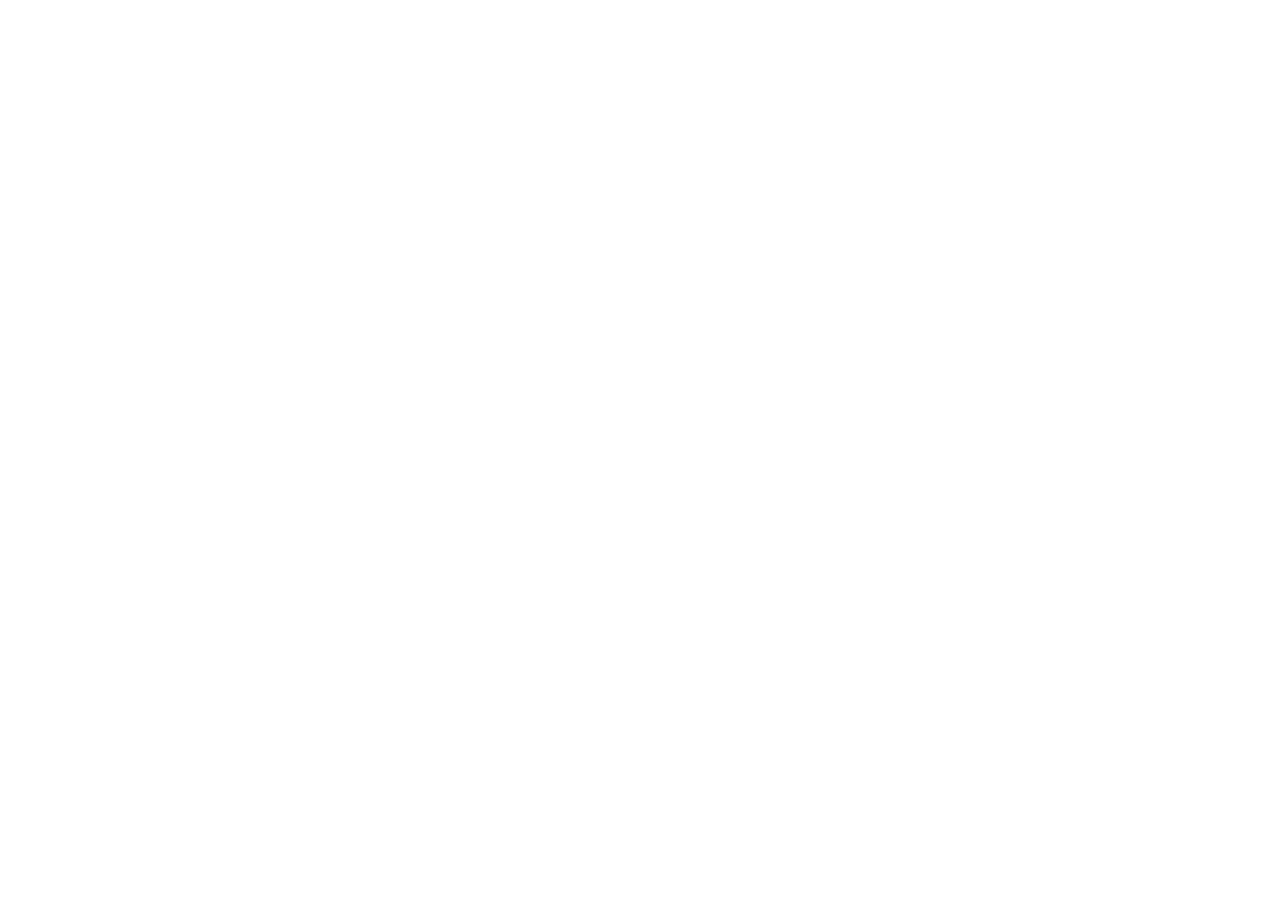
==== receita.html @ f17251b4 "inicial commit" ====
<!DOCTYPE html>
<html lang="pt-br">
<head>
    <meta charset="UTF-8">
    <meta name="viewport" content="width=device-width, initial-scale=1.0">
    <title>Receita de risoto de carne </title>
</head>
<body>
    
</body>
</html>
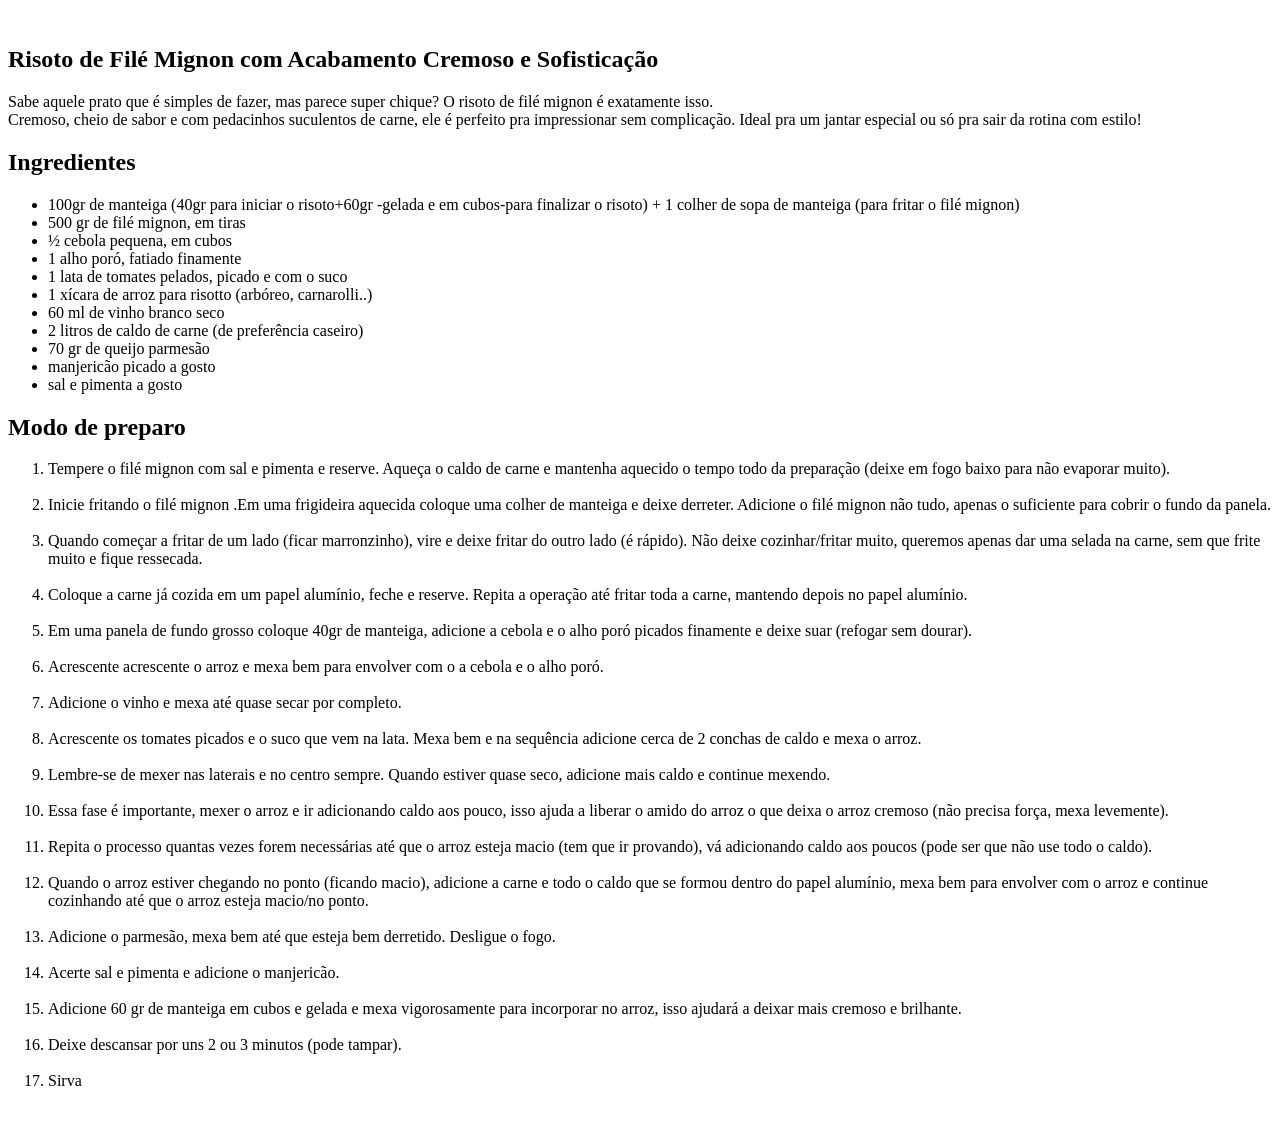
==== commit 0c2b9b75: "texto e imagens salvas" ====
--- a/receita.html
+++ b/receita.html
@@ -6,6 +6,59 @@
     <title>Receita de risoto de carne </title>
 </head>
 <body>
+    <div id="page"></div>
+    <img src+-="" alt="">
+    <main>
+        <section id="about">
+           <h1> Risoto de Filé Mignon com Acabamento Cremoso e Sofisticação</h1>
+           <p>Sabe aquele prato que é simples de fazer, mas parece super chique? O risoto de filé mignon é exatamente isso.<br> Cremoso, cheio de sabor e com pedacinhos suculentos de carne, ele é perfeito pra impressionar sem complicação. Ideal pra um jantar especial ou só pra sair da rotina com estilo!
+        </p>
+        </section>
+        <section id="ingredients">
+            <h1>Ingredientes</h1>
+            <ul>
+                
+                   <li>100gr de manteiga (40gr para iniciar o risoto+60gr -gelada e em cubos-para finalizar o risoto) + 1 colher de sopa de manteiga (para fritar o filé mignon)</li>
+                   <li>500 gr de filé mignon, em tiras</li>
+                   <li>½ cebola pequena, em cubos</li>
+                   <li>1 alho poró, fatiado finamente</li>
+                   <li>1 lata de tomates pelados, picado e com o suco</li>
+                   <li>1 xícara de arroz para risotto (arbóreo, carnarolli..)</li>
+                   <li>60 ml de vinho branco seco</li>
+                   <li>2 litros de caldo de carne (de preferência caseiro)</li>
+                   <li>70 gr de queijo parmesão</li>
+                   <li>manjericão picado a gosto</li>
+                   <li>sal e pimenta a gosto</li>
+                
+            </ul>
+        </section >
+        <section id="preparation">
+            <h1>Modo de preparo</h1>
+            <ol>
+               <li>Tempere o filé mignon com sal e pimenta e reserve.
+                Aqueça o caldo de carne e mantenha aquecido o tempo todo da preparação (deixe em fogo baixo para não evaporar muito).</li> <br>
+                <li>Inicie fritando o filé mignon .Em uma frigideira aquecida coloque uma colher de manteiga e deixe derreter. Adicione o filé mignon não tudo, apenas o suficiente para cobrir o fundo da panela.</li><br>
+                <li>Quando começar a fritar de um lado (ficar marronzinho), vire e deixe fritar do outro lado (é rápido). Não deixe cozinhar/fritar muito, queremos apenas dar uma selada na carne, sem que frite muito e fique ressecada.</li><br>
+                <li>Coloque a carne já cozida em um papel alumínio, feche e reserve. Repita a operação até fritar toda a carne, mantendo depois no papel alumínio.</li><br>
+                <li>Em uma panela de fundo grosso coloque 40gr de manteiga, adicione a cebola e o alho poró picados finamente e deixe suar (refogar sem dourar).</li><br>
+                <li>Acrescente acrescente o arroz e mexa bem para envolver com o a cebola e o alho poró.</li><br>
+                <li>Adicione o vinho e mexa até quase secar por completo.</li><br>
+                <li>Acrescente os tomates picados e o suco que vem na lata. Mexa bem e na sequência 
+                    adicione cerca de 2 conchas de caldo e mexa o arroz.</li><br>
+                <li>Lembre-se de mexer nas laterais e no centro sempre. Quando estiver quase seco, adicione mais caldo e continue mexendo.</li><br>
+                <li>Essa fase é importante, mexer o arroz e ir adicionando caldo aos pouco, isso ajuda a liberar o amido do arroz o que deixa o arroz cremoso (não precisa força, mexa levemente).</li>  <br>
+                <li>Repita o processo quantas vezes forem necessárias até que o arroz esteja macio (tem que ir provando), vá adicionando caldo aos poucos (pode ser que não use todo o caldo).</li> <br> 
+                <li>Quando o arroz estiver chegando no ponto (ficando macio), adicione a carne e todo o caldo que se formou dentro do papel alumínio, mexa bem para envolver com o arroz e continue cozinhando até que o arroz esteja macio/no ponto.</li><br>
+                <li>Adicione o parmesão, mexa bem até que esteja bem derretido. Desligue o fogo.</li><br>
+                <li>Acerte sal e pimenta e adicione o manjericão.</li><br>
+                <li>Adicione 60 gr de manteiga em cubos e gelada e mexa vigorosamente para 
+                    incorporar no arroz, isso ajudará a deixar mais cremoso e brilhante.</li><br>
+                <li>Deixe descansar por uns 2 ou 3 minutos (pode tampar).</li> <br>
+                <li>Sirva</li><br>
+                
+            </ol>
+        </section>    
+    </main>
     
 </body>
 </html>
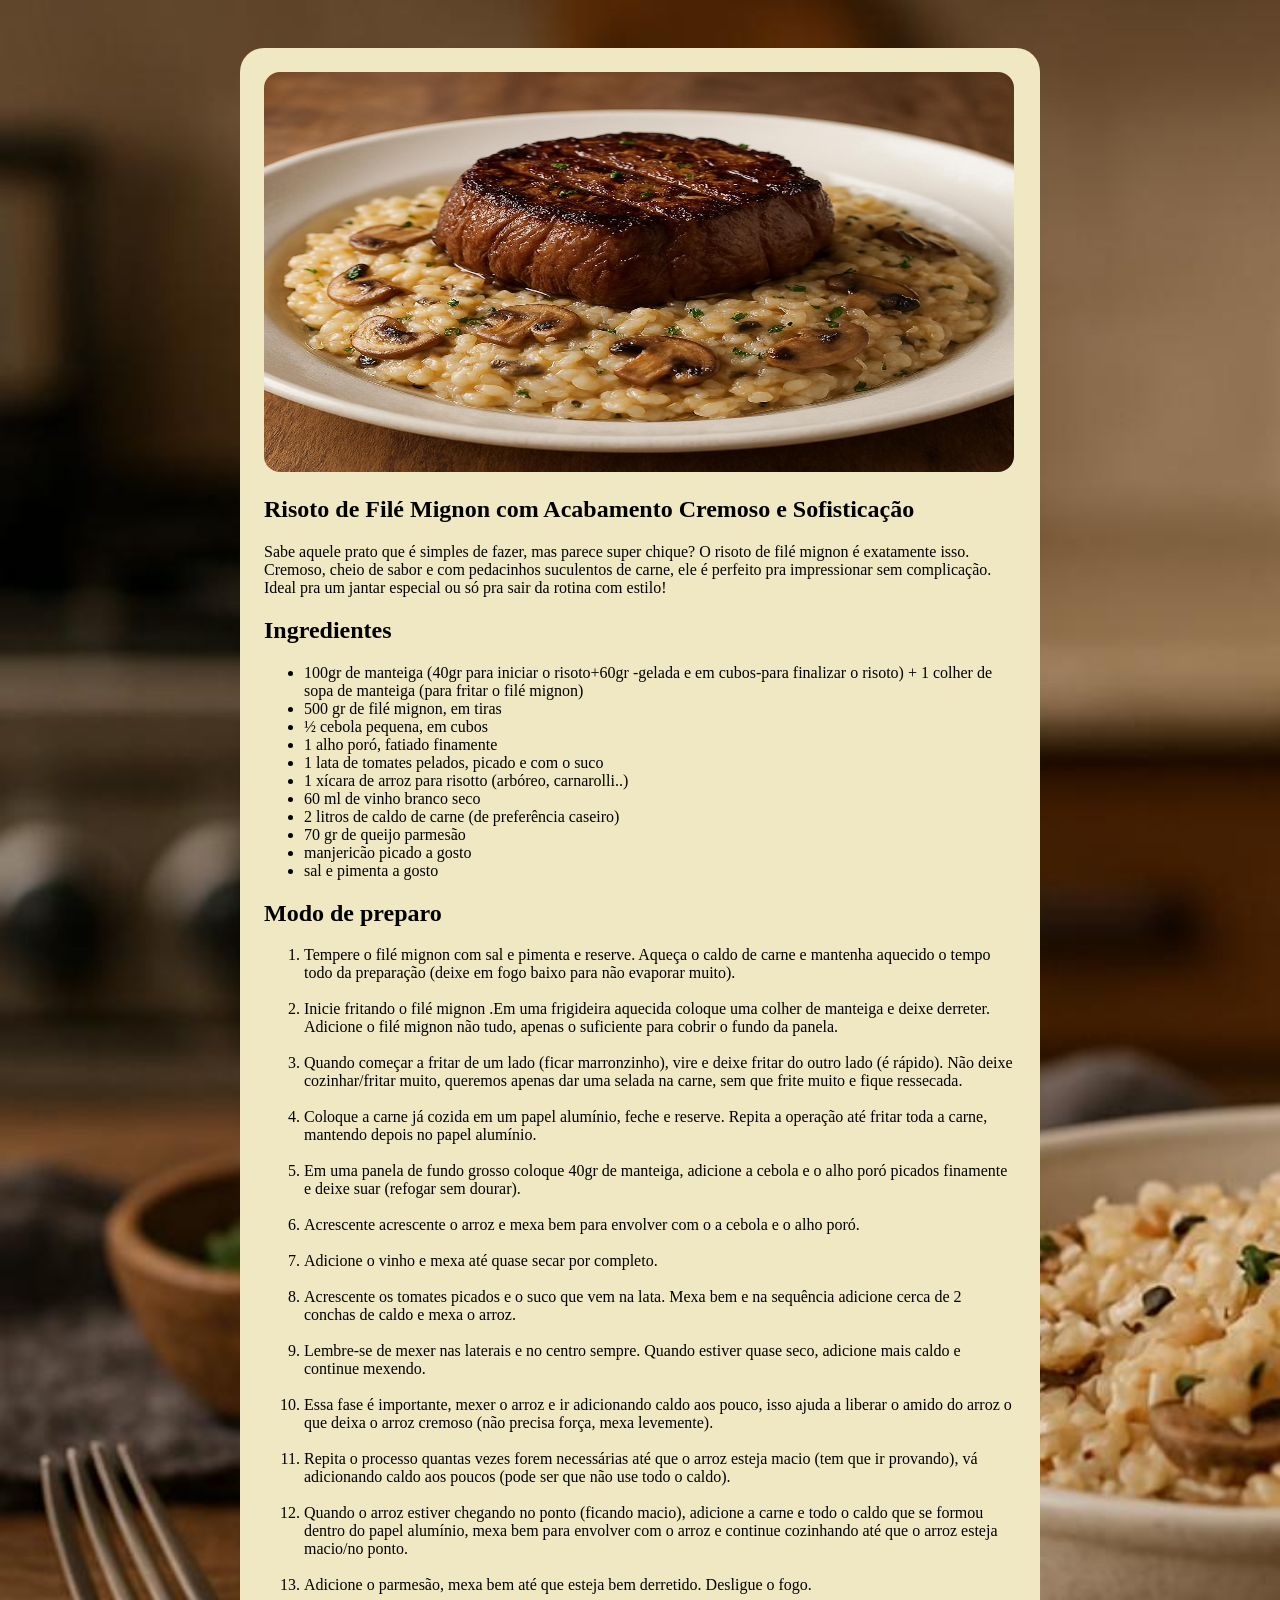
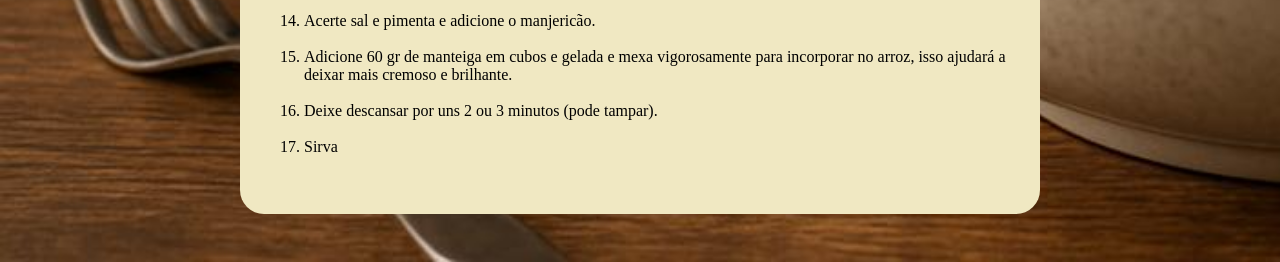
==== commit 184b6930: "iamgem de fundo com estilo" ====
--- a/receita.html
+++ b/receita.html
@@ -4,10 +4,12 @@
     <meta charset="UTF-8">
     <meta name="viewport" content="width=device-width, initial-scale=1.0">
     <title>Receita de risoto de carne </title>
+    <link rel="stylesheet" href="style.css">
 </head>
 <body>
-    <div id="page"></div>
-    <img src+-="" alt="">
+    <div id="page">
+    <img src="Assets/risoto_file_mignon.jpg" alt="Imagem ilustrativa do risoto com file mignon">
+    
     <main>
         <section id="about">
            <h1> Risoto de Filé Mignon com Acabamento Cremoso e Sofisticação</h1>
--- a/style.css
+++ b/style.css
@@ -0,0 +1,18 @@
+body{
+  background-image: url(Assets/fundo_risoto_cozinha.jpg);
+  background-size: cover;
+}
+#page{
+  box-sizing: border-box;
+  width: 800px;
+  padding: 24px;
+  background-color: #f0e8c2;
+  border-radius: 24px;
+  margin:48px auto 
+}
+img{
+  width: 750px;
+  height: 400px;
+  border-radius: 16px;
+
+}
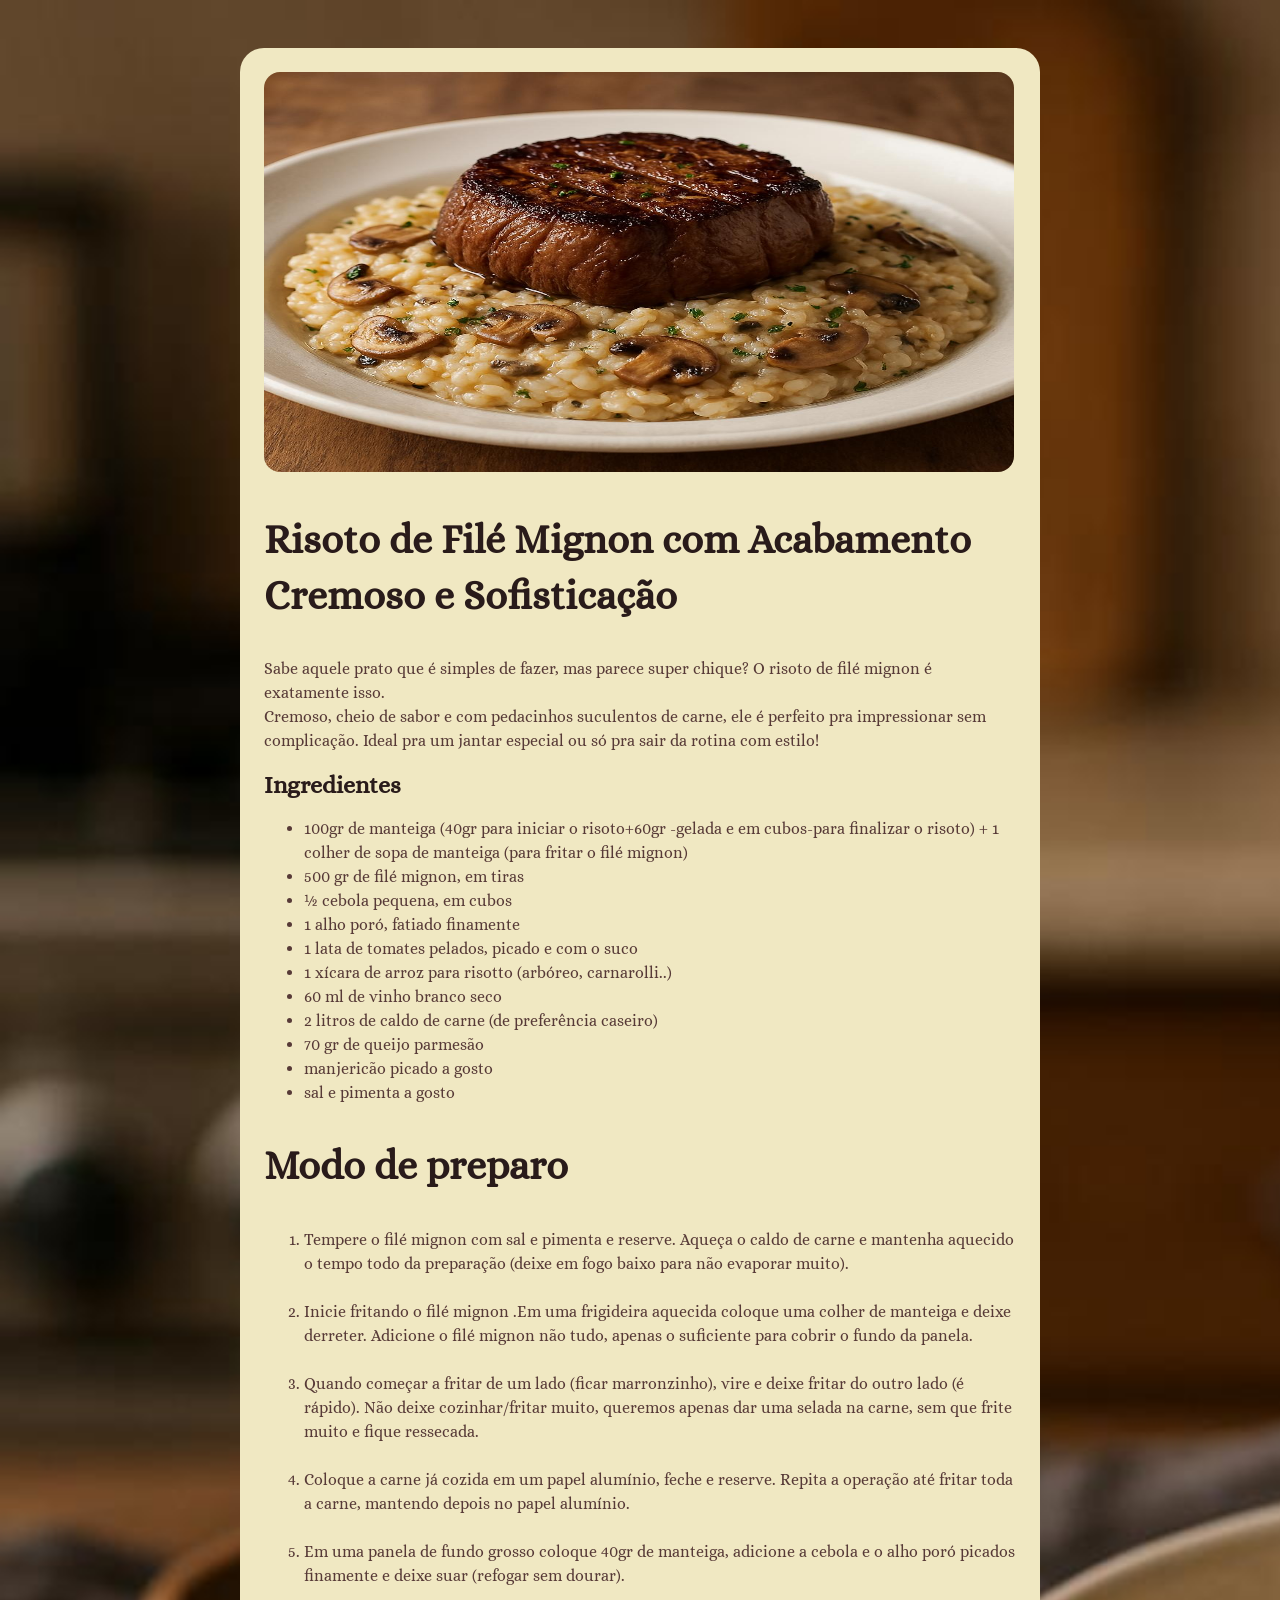
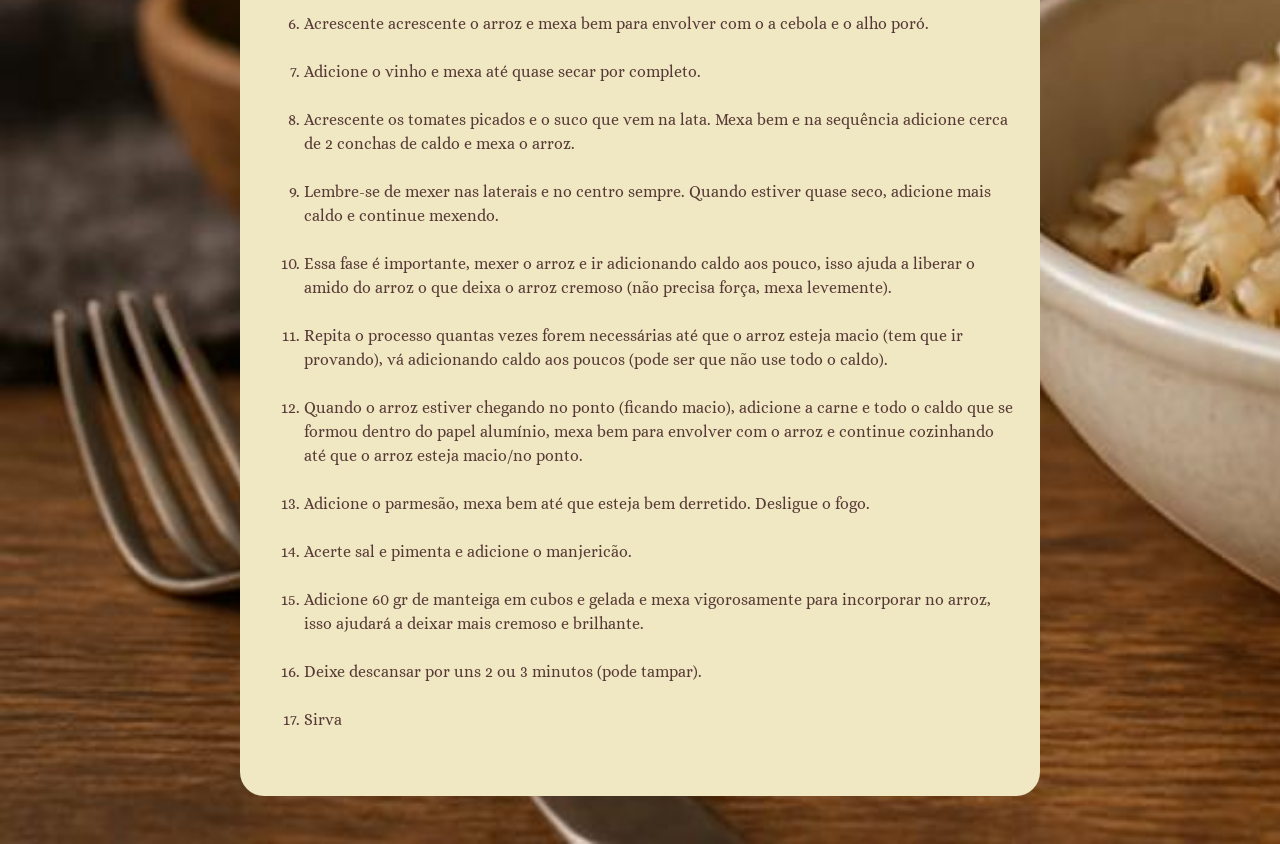
==== commit ebd6846f: "trabalahndo as fontes" ====
--- a/receita.html
+++ b/receita.html
@@ -1,5 +1,8 @@
 <!DOCTYPE html>
 <html lang="pt-br">
+   <link rel="preconnect" href="https://fonts.googleapis.com">
+<link rel="preconnect" href="https://fonts.gstatic.com" crossorigin>
+<link href="https://fonts.googleapis.com/css2?family=Alice&display=swap" rel="stylesheet">
 <head>
     <meta charset="UTF-8">
     <meta name="viewport" content="width=device-width, initial-scale=1.0">
@@ -17,7 +20,7 @@
         </p>
         </section>
         <section id="ingredients">
-            <h1>Ingredientes</h1>
+            <h2>Ingredientes</h1>
             <ul>
                 
                    <li>100gr de manteiga (40gr para iniciar o risoto+60gr -gelada e em cubos-para finalizar o risoto) + 1 colher de sopa de manteiga (para fritar o filé mignon)</li>
--- a/style.css
+++ b/style.css
@@ -1,3 +1,9 @@
+:root{
+  font-family: "Alice", serif;
+  line-height: 150%;
+  color:#573a37
+
+}
 body{
   background-image: url(Assets/fundo_risoto_cozinha.jpg);
   background-size: cover;
@@ -14,5 +20,14 @@
   width: 750px;
   height: 400px;
   border-radius: 16px;
-
+}
+h1{
+  line-height: 140%;
+  font-size: 40px;
+}
+h2{
+  font-size: 24px;
+}
+h1,h2{
+  color:#291b1a
 }
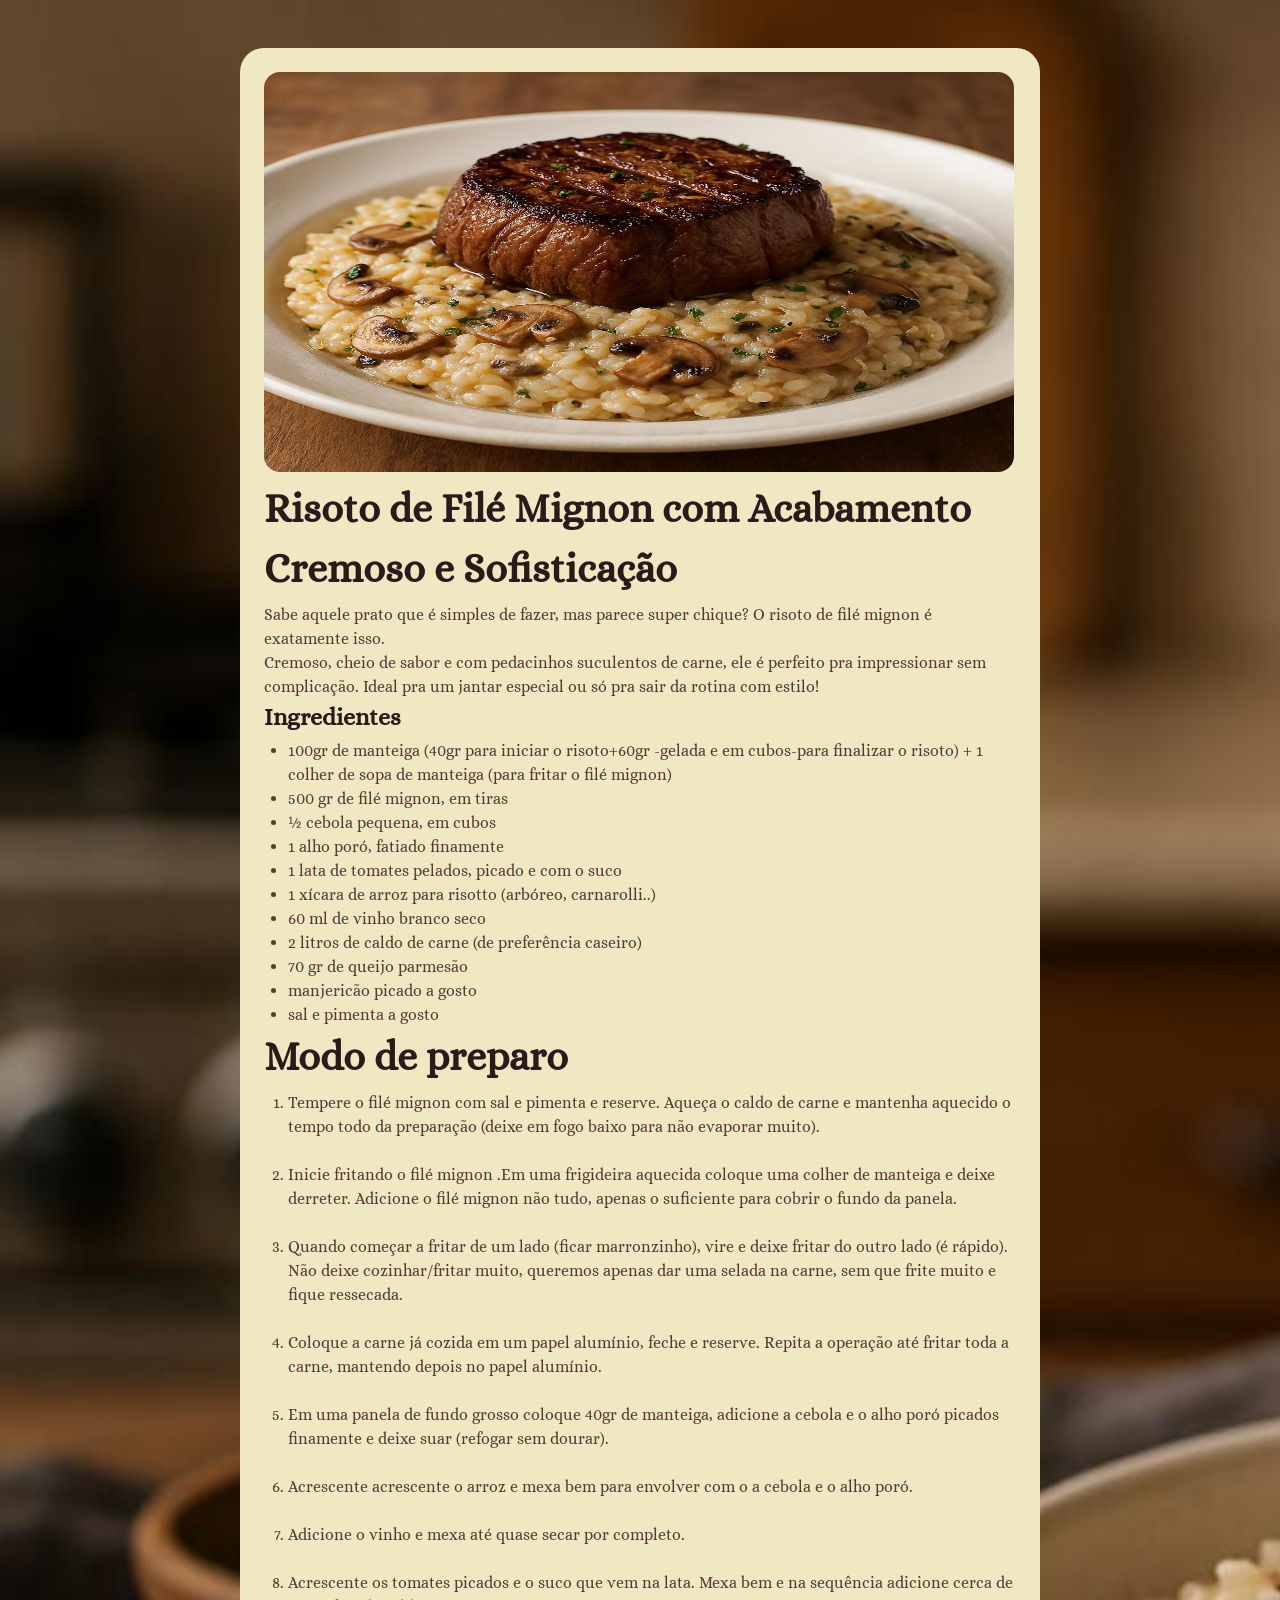
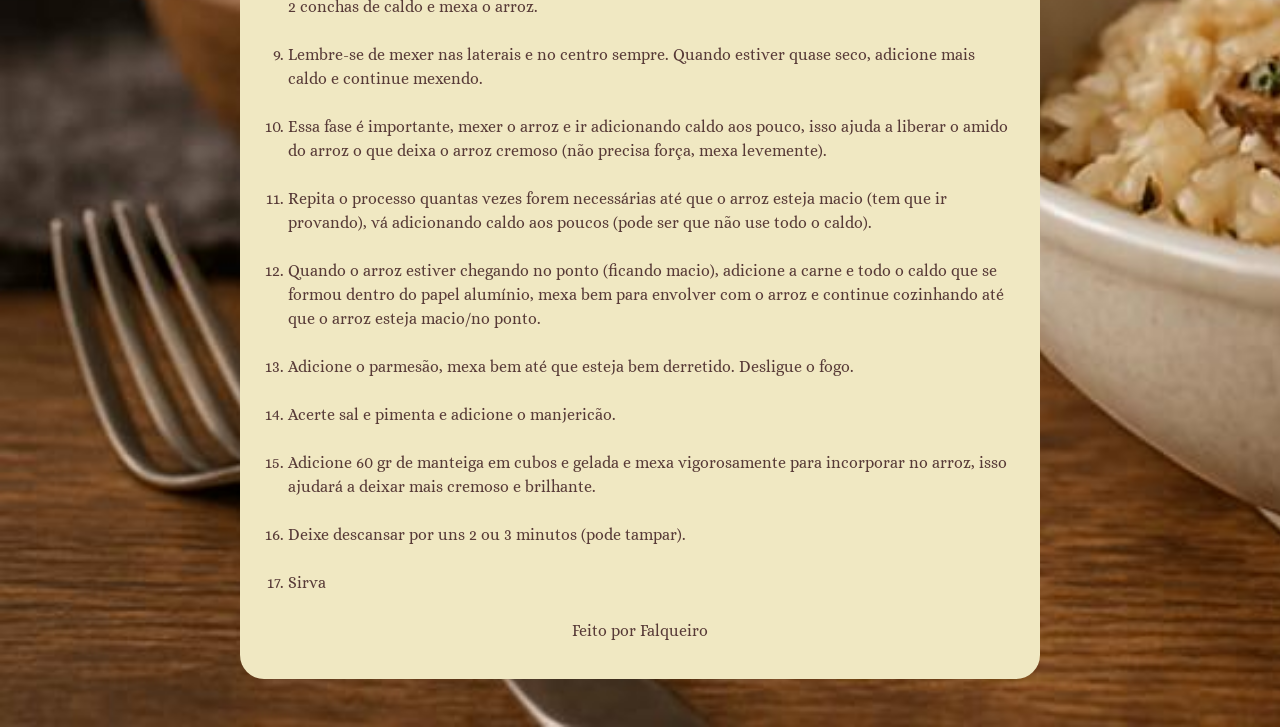
==== commit b8c6476f: "adicionando rodape" ====
--- a/receita.html
+++ b/receita.html
@@ -64,6 +64,6 @@
             </ol>
         </section>    
     </main>
-    
+    <footer>Feito por Falqueiro</footer>
 </body>
 </html>
--- a/style.css
+++ b/style.css
@@ -1,3 +1,8 @@
+* {
+  margin: 0;
+  padding: 0;
+
+} 
 :root{
   font-family: "Alice", serif;
   line-height: 150%;
@@ -29,5 +34,17 @@
   font-size: 24px;
 }
 h1,h2{
-  color:#291b1a
+  color:#291b1a;
+  margin-bottom: 4px;
+  line-height: 150%;
+}
+ul,ol{
+  padding-left: 24px;
+}
+footer{
+  color: #573a37;
+  text-align: center;
+  padding-bottom: 12px;
+  
+  
 }
